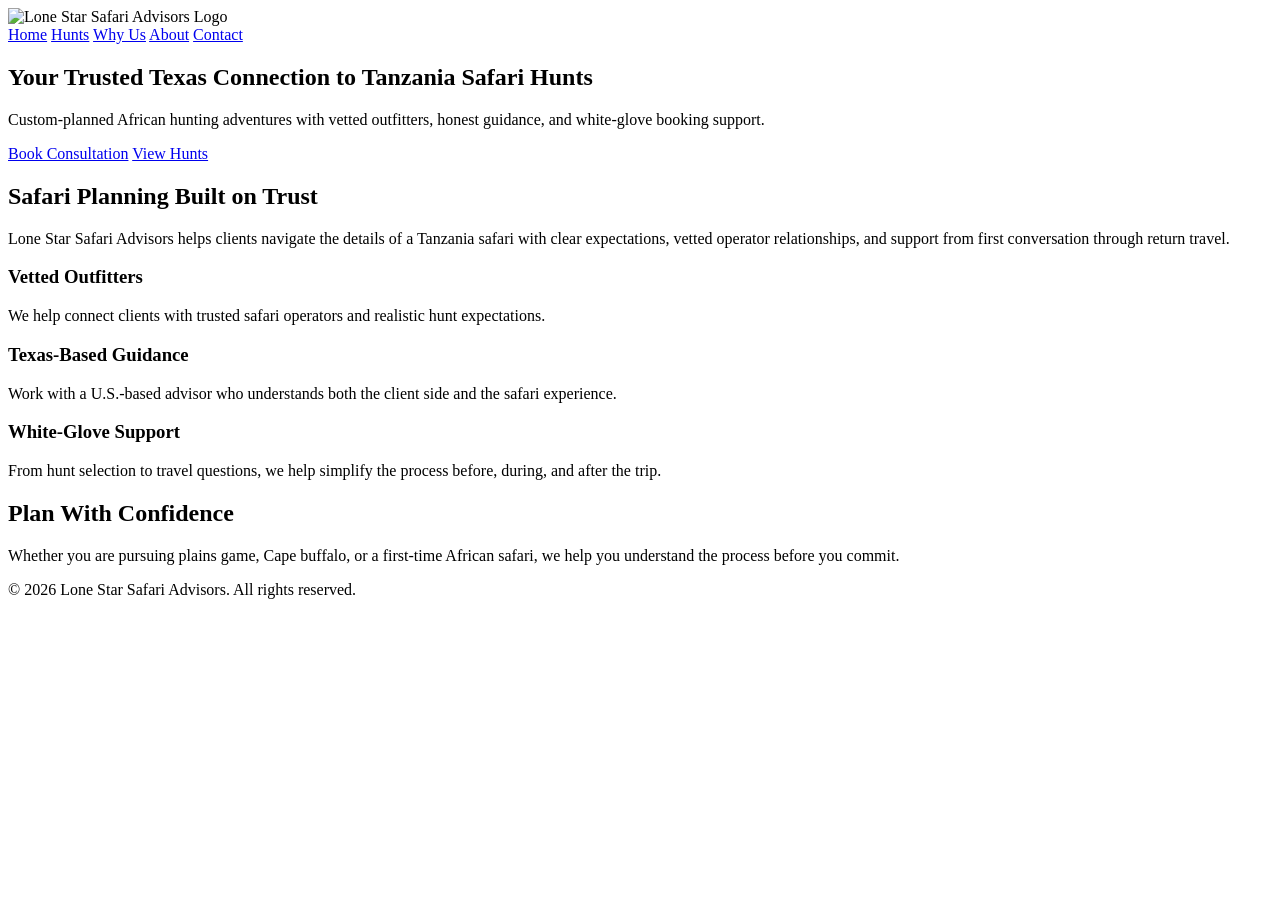
==== index.html @ a956d901 "Add files via upload" ====
<!DOCTYPE html>
<html>
<head>
  <title>Lone Star Safari Advisors</title>
  <link rel="stylesheet" href="css/style.css">
</head>

<body>

<nav>
  <img src="assets/logo.jpg" alt="Lone Star Safari Advisors Logo">
  <div>
    <a href="index.html">Home</a>
    <a href="hunts.html">Hunts</a>
    <a href="why.html">Why Us</a>
    <a href="about.html">About</a>
    <a href="contact.html">Contact</a>
  </div>
</nav>

<section class="hero">
  <div class="hero-content">
    <h1>Your Trusted Texas Connection to Tanzania Safari Hunts</h1>
    <p>
      Custom-planned African hunting adventures with vetted outfitters,
      honest guidance, and white-glove booking support.
    </p>
    <a href="contact.html" class="btn primary">Book Consultation</a>
    <a href="hunts.html" class="btn secondary">View Hunts</a>
  </div>
</section>

<section class="container intro">
  <h2>Safari Planning Built on Trust</h2>
  <p>
    Lone Star Safari Advisors helps clients navigate the details of a Tanzania safari
    with clear expectations, vetted operator relationships, and support from first
    conversation through return travel.
  </p>
</section>

<section class="container">
  <div class="cards">
    <div class="card">
      <h3>Vetted Outfitters</h3>
      <p>We help connect clients with trusted safari operators and realistic hunt expectations.</p>
    </div>

    <div class="card">
      <h3>Texas-Based Guidance</h3>
      <p>Work with a U.S.-based advisor who understands both the client side and the safari experience.</p>
    </div>

    <div class="card">
      <h3>White-Glove Support</h3>
      <p>From hunt selection to travel questions, we help simplify the process before, during, and after the trip.</p>
    </div>
  </div>
</section>

<section class="band">
  <h2>Plan With Confidence</h2>
  <p>
    Whether you are pursuing plains game, Cape buffalo, or a first-time African safari,
    we help you understand the process before you commit.
  </p>
</section>

<footer>
  © 2026 Lone Star Safari Advisors. All rights reserved.
</footer>

</body>
</html>
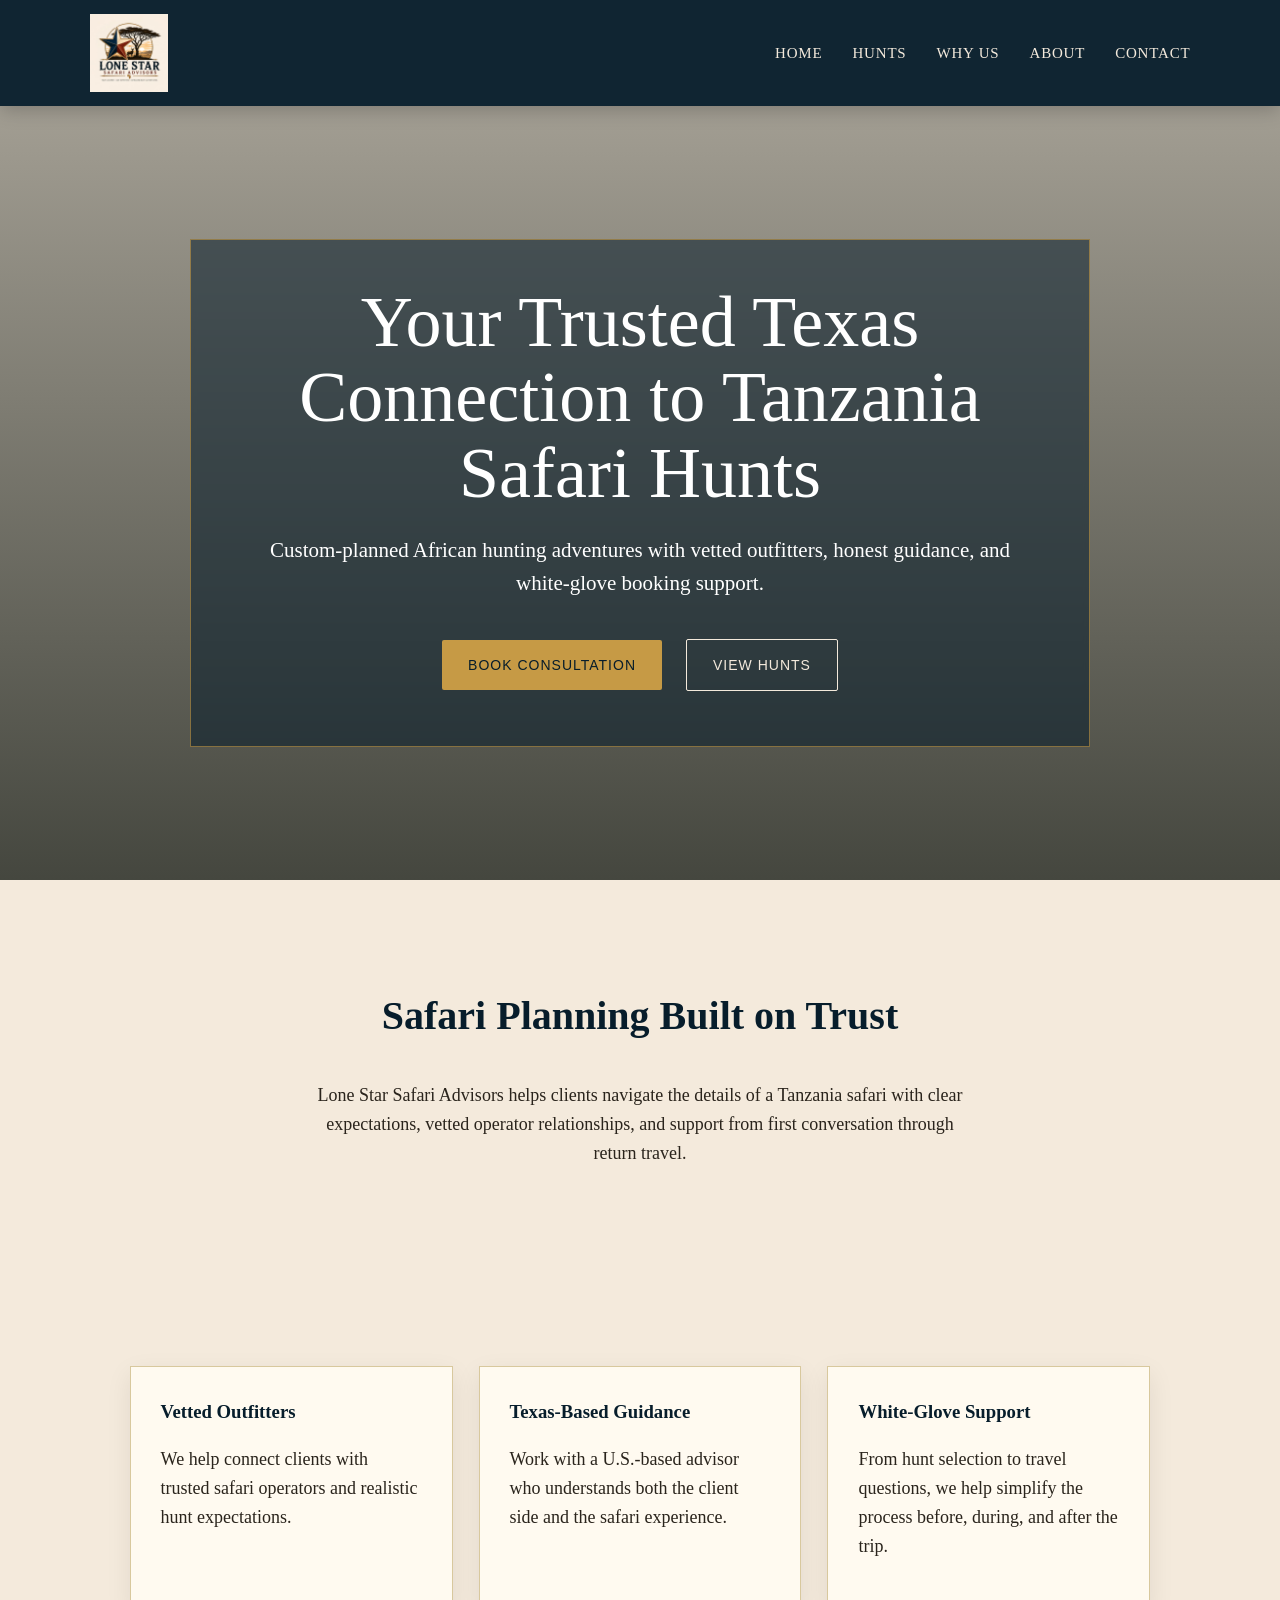
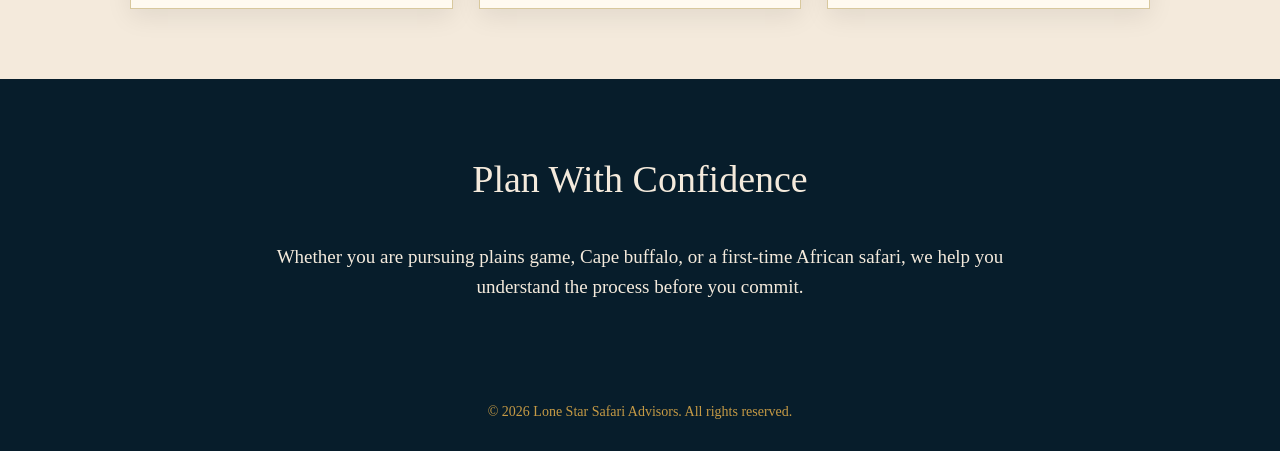
==== commit 5dcea175: "Update index.html" ====
--- a/index.html
+++ b/index.html
@@ -3,6 +3,7 @@
 <head>
   <title>Lone Star Safari Advisors</title>
   <link rel="stylesheet" href="css/style.css">
+  <link rel="icon" type="image/jpeg" href="assets/logo.jpg">
 </head>
 
 <body>
@@ -71,4 +72,4 @@
 </footer>
 
 </body>
-</html>+</html>
--- a/css/style.css
+++ b/css/style.css
@@ -0,0 +1,252 @@
+* {
+  box-sizing: border-box;
+}
+
+body {
+  margin: 0;
+  font-family: Georgia, "Times New Roman", serif;
+  background: #f4eadc;
+  color: #2a241c;
+  line-height: 1.6;
+}
+
+/* NAVBAR */
+nav {
+  display: flex;
+  justify-content: space-between;
+  align-items: center;
+  background: rgba(7, 29, 43, 0.96);
+  padding: 14px 7%;
+  position: sticky;
+  top: 0;
+  z-index: 100;
+  box-shadow: 0 4px 18px rgba(0,0,0,0.22);
+}
+
+nav img {
+  height: 78px;
+  width: auto;
+}
+
+nav a {
+  color: #f4eadc;
+  text-decoration: none;
+  margin-left: 26px;
+  font-size: 15px;
+  letter-spacing: 0.8px;
+  text-transform: uppercase;
+}
+
+nav a:hover {
+  color: #c69a45;
+}
+
+/* HERO */
+.hero {
+  background:
+    linear-gradient(rgba(10, 16, 10, 0.35), rgba(10, 16, 10, 0.75)),
+    url("../assets/hero.jpg") center/cover no-repeat;
+  min-height: 86vh;
+  display: flex;
+  align-items: center;
+  justify-content: center;
+  text-align: center;
+  color: #fff;
+  padding: 30px;
+}
+
+.hero-content {
+  max-width: 900px;
+  padding: 45px;
+  border: 1px solid rgba(198, 154, 69, 0.6);
+  background: rgba(7, 29, 43, 0.55);
+  backdrop-filter: blur(3px);
+}
+
+.hero h1 {
+  font-size: clamp(38px, 6vw, 72px);
+  line-height: 1.05;
+  margin: 0 0 22px;
+  font-weight: normal;
+}
+
+.hero p {
+  font-size: 21px;
+  max-width: 760px;
+  margin: 0 auto 28px;
+}
+
+/* BUTTONS */
+.btn {
+  padding: 14px 26px;
+  margin: 10px;
+  text-decoration: none;
+  display: inline-block;
+  border-radius: 2px;
+  font-family: Arial, sans-serif;
+  font-size: 14px;
+  letter-spacing: 1px;
+  text-transform: uppercase;
+  transition: 0.2s ease;
+}
+
+.primary {
+  background: #c69a45;
+  color: #071d2b;
+}
+
+.primary:hover {
+  background: #e0b764;
+}
+
+.secondary {
+  border: 1px solid #f4eadc;
+  color: #f4eadc;
+}
+
+.secondary:hover {
+  background: #f4eadc;
+  color: #071d2b;
+}
+
+/* CONTAINER */
+.container {
+  padding: 70px 7%;
+  max-width: 1200px;
+  margin: auto;
+}
+
+.container h1 {
+  font-size: 46px;
+  margin-bottom: 18px;
+  color: #071d2b;
+}
+
+.container h2 {
+  color: #1f2a1f;
+  margin-top: 34px;
+  font-size: 28px;
+}
+
+.container p,
+.container li {
+  font-size: 18px;
+}
+
+/* INTRO */
+.intro {
+  text-align: center;
+  max-width: 850px;
+}
+
+.intro h2 {
+  font-size: 40px;
+  color: #071d2b;
+}
+
+/* CARDS */
+.cards {
+  display: grid;
+  grid-template-columns: repeat(3, 1fr);
+  gap: 26px;
+  margin-top: 40px;
+}
+
+.card {
+  background: #fffaf0;
+  padding: 30px;
+  border: 1px solid #d8c89d;
+  box-shadow: 0 8px 24px rgba(0,0,0,0.08);
+}
+
+.card h2,
+.card h3 {
+  margin-top: 0;
+  color: #071d2b;
+}
+
+/* BAND SECTION */
+.band {
+  background: #071d2b;
+  color: #f4eadc;
+  padding: 70px 7%;
+  text-align: center;
+}
+
+.band h2 {
+  font-size: 38px;
+  font-weight: normal;
+  margin-top: 0;
+}
+
+.band p {
+  max-width: 780px;
+  margin: auto;
+  font-size: 19px;
+}
+
+/* CONTACT FORM */
+.contact-form {
+  max-width: 560px;
+  background: #fffaf0;
+  padding: 32px;
+  border: 1px solid #d8c89d;
+  box-shadow: 0 8px 24px rgba(0,0,0,0.08);
+}
+
+.contact-form input {
+  width: 100%;
+  padding: 14px;
+  margin-bottom: 16px;
+  border: 1px solid #b8aa8a;
+  border-radius: 2px;
+  font-size: 16px;
+  background: #fffdf7;
+}
+
+.contact-form button {
+  background: #071d2b;
+  color: #f4eadc;
+  padding: 14px 24px;
+  border: none;
+  border-radius: 2px;
+  font-size: 15px;
+  cursor: pointer;
+  text-transform: uppercase;
+  letter-spacing: 1px;
+}
+
+.contact-form button:hover {
+  background: #c69a45;
+  color: #071d2b;
+}
+
+/* FOOTER */
+footer {
+  background: #071d2b;
+  color: #c69a45;
+  text-align: center;
+  padding: 28px;
+  font-size: 14px;
+}
+
+/* MOBILE */
+@media (max-width: 850px) {
+  nav {
+    flex-direction: column;
+    gap: 14px;
+  }
+
+  nav a {
+    margin: 0 8px;
+    font-size: 13px;
+  }
+
+  .cards {
+    grid-template-columns: 1fr;
+  }
+
+  .hero-content {
+    padding: 28px;
+  }
+}
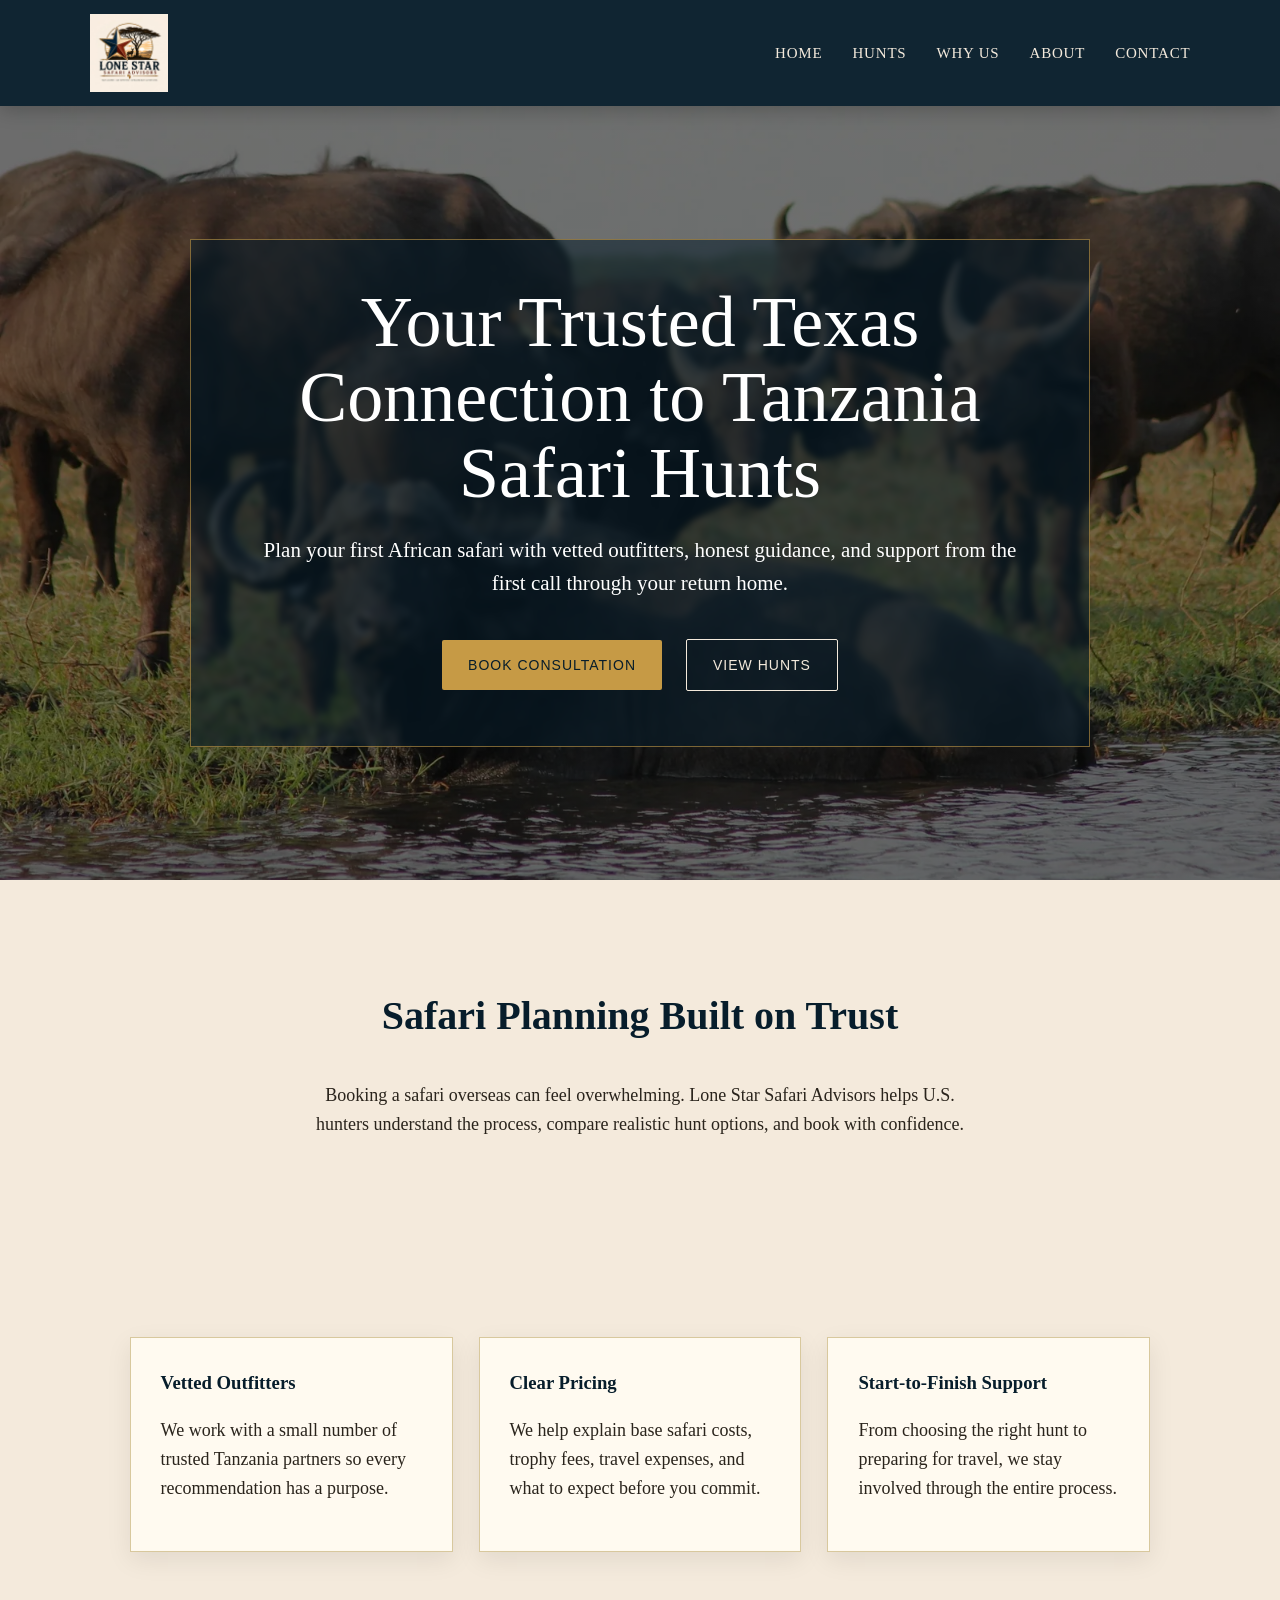
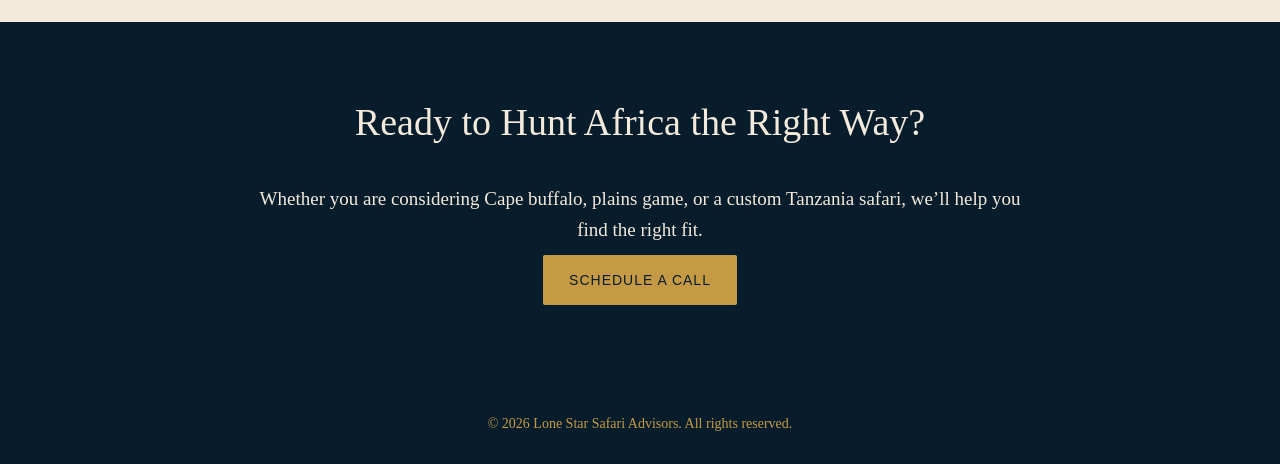
==== commit 3fb0d6f5: "index.html" ====
--- a/index.html
+++ b/index.html
@@ -19,12 +19,12 @@
   </div>
 </nav>
 
-<section class="hero">
+<section class="hero hero-image" style="background-image: linear-gradient(rgba(0,0,0,0.55), rgba(0,0,0,0.55)), url('assets/cape-buffalo-hero.webp');">
   <div class="hero-content">
     <h1>Your Trusted Texas Connection to Tanzania Safari Hunts</h1>
     <p>
-      Custom-planned African hunting adventures with vetted outfitters,
-      honest guidance, and white-glove booking support.
+      Plan your first African safari with vetted outfitters, honest guidance,
+      and support from the first call through your return home.
     </p>
     <a href="contact.html" class="btn primary">Book Consultation</a>
     <a href="hunts.html" class="btn secondary">View Hunts</a>
@@ -34,9 +34,8 @@
 <section class="container intro">
   <h2>Safari Planning Built on Trust</h2>
   <p>
-    Lone Star Safari Advisors helps clients navigate the details of a Tanzania safari
-    with clear expectations, vetted operator relationships, and support from first
-    conversation through return travel.
+    Booking a safari overseas can feel overwhelming. Lone Star Safari Advisors helps U.S. hunters understand the process,
+    compare realistic hunt options, and book with confidence.
   </p>
 </section>
 
@@ -44,27 +43,28 @@
   <div class="cards">
     <div class="card">
       <h3>Vetted Outfitters</h3>
-      <p>We help connect clients with trusted safari operators and realistic hunt expectations.</p>
+      <p>We work with a small number of trusted Tanzania partners so every recommendation has a purpose.</p>
     </div>
 
     <div class="card">
-      <h3>Texas-Based Guidance</h3>
-      <p>Work with a U.S.-based advisor who understands both the client side and the safari experience.</p>
+      <h3>Clear Pricing</h3>
+      <p>We help explain base safari costs, trophy fees, travel expenses, and what to expect before you commit.</p>
     </div>
 
     <div class="card">
-      <h3>White-Glove Support</h3>
-      <p>From hunt selection to travel questions, we help simplify the process before, during, and after the trip.</p>
+      <h3>Start-to-Finish Support</h3>
+      <p>From choosing the right hunt to preparing for travel, we stay involved through the entire process.</p>
     </div>
   </div>
 </section>
 
 <section class="band">
-  <h2>Plan With Confidence</h2>
+  <h2>Ready to Hunt Africa the Right Way?</h2>
   <p>
-    Whether you are pursuing plains game, Cape buffalo, or a first-time African safari,
-    we help you understand the process before you commit.
+    Whether you are considering Cape buffalo, plains game, or a custom Tanzania safari,
+    we’ll help you find the right fit.
   </p>
+  <a href="contact.html" class="btn primary">Schedule a Call</a>
 </section>
 
 <footer>
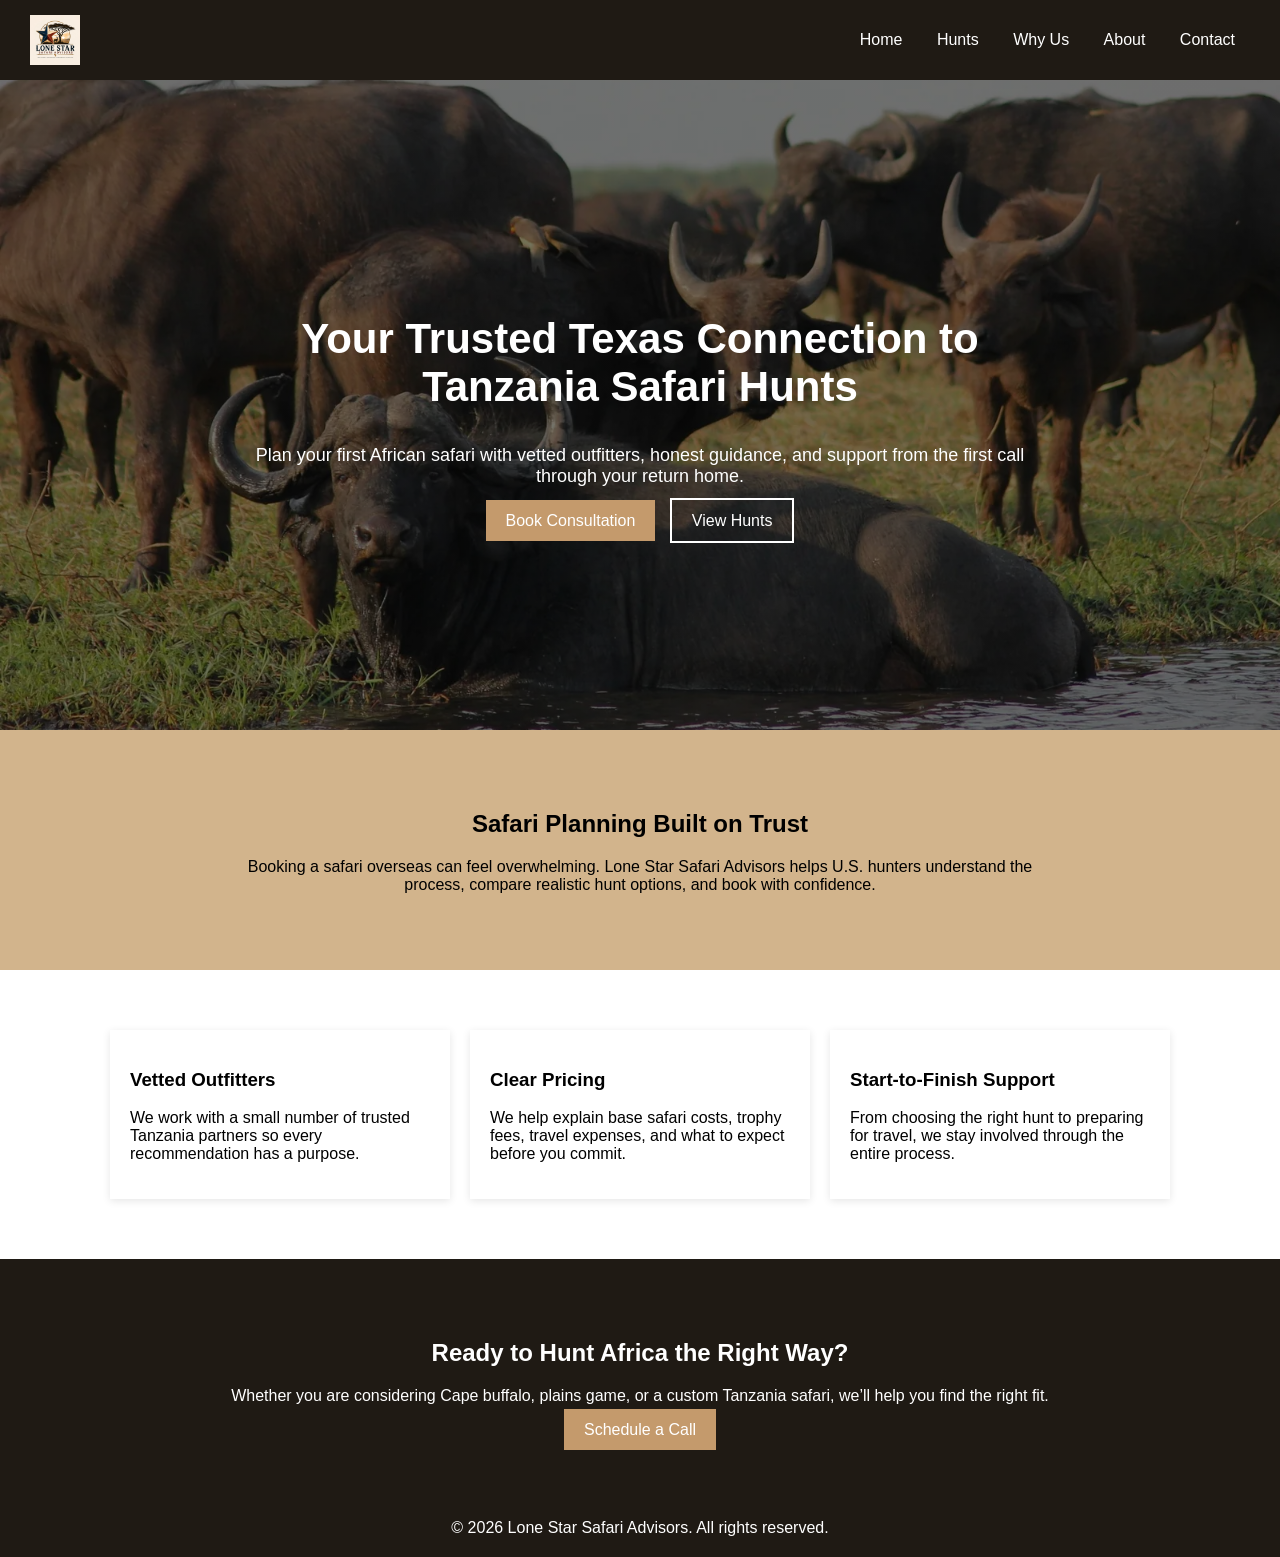
==== commit ff07bb01: "index.html" ====
--- a/index.html
+++ b/index.html
@@ -2,72 +2,89 @@
 <html>
 <head>
   <title>Lone Star Safari Advisors</title>
-  <link rel="stylesheet" href="css/style.css">
   <link rel="icon" type="image/jpeg" href="assets/logo.jpg">
 </head>
 
-<body>
+<body style="margin:0; font-family: Arial, sans-serif;">
 
-<nav>
-  <img src="assets/logo.jpg" alt="Lone Star Safari Advisors Logo">
+<!-- NAV -->
+<nav style="background-color:#1f1a14; padding:15px 30px; display:flex; align-items:center; justify-content:space-between;">
+  <img src="assets/logo.jpg" alt="Logo" style="height:50px;">
   <div>
-    <a href="index.html">Home</a>
-    <a href="hunts.html">Hunts</a>
-    <a href="why.html">Why Us</a>
-    <a href="about.html">About</a>
-    <a href="contact.html">Contact</a>
+    <a href="index.html" style="color:white; margin:0 15px; text-decoration:none;">Home</a>
+    <a href="hunts.html" style="color:white; margin:0 15px; text-decoration:none;">Hunts</a>
+    <a href="why.html" style="color:white; margin:0 15px; text-decoration:none;">Why Us</a>
+    <a href="about.html" style="color:white; margin:0 15px; text-decoration:none;">About</a>
+    <a href="contact.html" style="color:white; margin:0 15px; text-decoration:none;">Contact</a>
   </div>
 </nav>
 
-<section class="hero hero-image" style="background-image: linear-gradient(rgba(0,0,0,0.55), rgba(0,0,0,0.55)), url('assets/cape-buffalo-hero.webp');">
-  <div class="hero-content">
-    <h1>Your Trusted Texas Connection to Tanzania Safari Hunts</h1>
-    <p>
+<!-- HERO -->
+<section style="min-height:650px; display:flex; align-items:center; justify-content:center; text-align:center; color:white;
+background: linear-gradient(rgba(0,0,0,0.55), rgba(0,0,0,0.55)), url('assets/cape-buffalo-hero.webp');
+background-size:cover; background-position:center;">
+  
+  <div style="max-width:800px;">
+    <h1 style="font-size:42px;">Your Trusted Texas Connection to Tanzania Safari Hunts</h1>
+    <p style="font-size:18px; margin-top:15px;">
       Plan your first African safari with vetted outfitters, honest guidance,
       and support from the first call through your return home.
     </p>
-    <a href="contact.html" class="btn primary">Book Consultation</a>
-    <a href="hunts.html" class="btn secondary">View Hunts</a>
+
+    <div style="margin-top:25px;">
+      <a href="contact.html" style="background:#c49a6c; color:white; padding:12px 20px; text-decoration:none; margin-right:10px;">Book Consultation</a>
+      <a href="hunts.html" style="border:2px solid white; color:white; padding:12px 20px; text-decoration:none;">View Hunts</a>
+    </div>
+  </div>
+
+</section>
+
+<!-- INTRO (TAN SECTION) -->
+<section style="background-color:#d2b48c; padding:60px 20px; text-align:center;">
+  <div style="max-width:800px; margin:auto;">
+    <h2>Safari Planning Built on Trust</h2>
+    <p>
+      Booking a safari overseas can feel overwhelming. Lone Star Safari Advisors helps U.S. hunters understand the process,
+      compare realistic hunt options, and book with confidence.
+    </p>
   </div>
 </section>
 
-<section class="container intro">
-  <h2>Safari Planning Built on Trust</h2>
-  <p>
-    Booking a safari overseas can feel overwhelming. Lone Star Safari Advisors helps U.S. hunters understand the process,
-    compare realistic hunt options, and book with confidence.
-  </p>
-</section>
+<!-- CARDS -->
+<section style="padding:60px 20px;">
+  <div style="display:flex; flex-wrap:wrap; justify-content:center; gap:20px; max-width:1100px; margin:auto;">
 
-<section class="container">
-  <div class="cards">
-    <div class="card">
+    <div style="background:white; padding:20px; width:300px; box-shadow:0 2px 8px rgba(0,0,0,0.1);">
       <h3>Vetted Outfitters</h3>
       <p>We work with a small number of trusted Tanzania partners so every recommendation has a purpose.</p>
     </div>
 
-    <div class="card">
+    <div style="background:white; padding:20px; width:300px; box-shadow:0 2px 8px rgba(0,0,0,0.1);">
       <h3>Clear Pricing</h3>
       <p>We help explain base safari costs, trophy fees, travel expenses, and what to expect before you commit.</p>
     </div>
 
-    <div class="card">
+    <div style="background:white; padding:20px; width:300px; box-shadow:0 2px 8px rgba(0,0,0,0.1);">
       <h3>Start-to-Finish Support</h3>
       <p>From choosing the right hunt to preparing for travel, we stay involved through the entire process.</p>
     </div>
+
   </div>
 </section>
 
-<section class="band">
+<!-- CTA BAND -->
+<section style="background-color:#1f1a14; color:white; text-align:center; padding:60px 20px;">
   <h2>Ready to Hunt Africa the Right Way?</h2>
   <p>
     Whether you are considering Cape buffalo, plains game, or a custom Tanzania safari,
     we’ll help you find the right fit.
   </p>
-  <a href="contact.html" class="btn primary">Schedule a Call</a>
+
+  <a href="contact.html" style="background:#c49a6c; color:white; padding:12px 20px; text-decoration:none;">Schedule a Call</a>
 </section>
 
-<footer>
+<!-- FOOTER -->
+<footer style="background-color:#1f1a14; color:white; text-align:center; padding:20px;">
   © 2026 Lone Star Safari Advisors. All rights reserved.
 </footer>
 
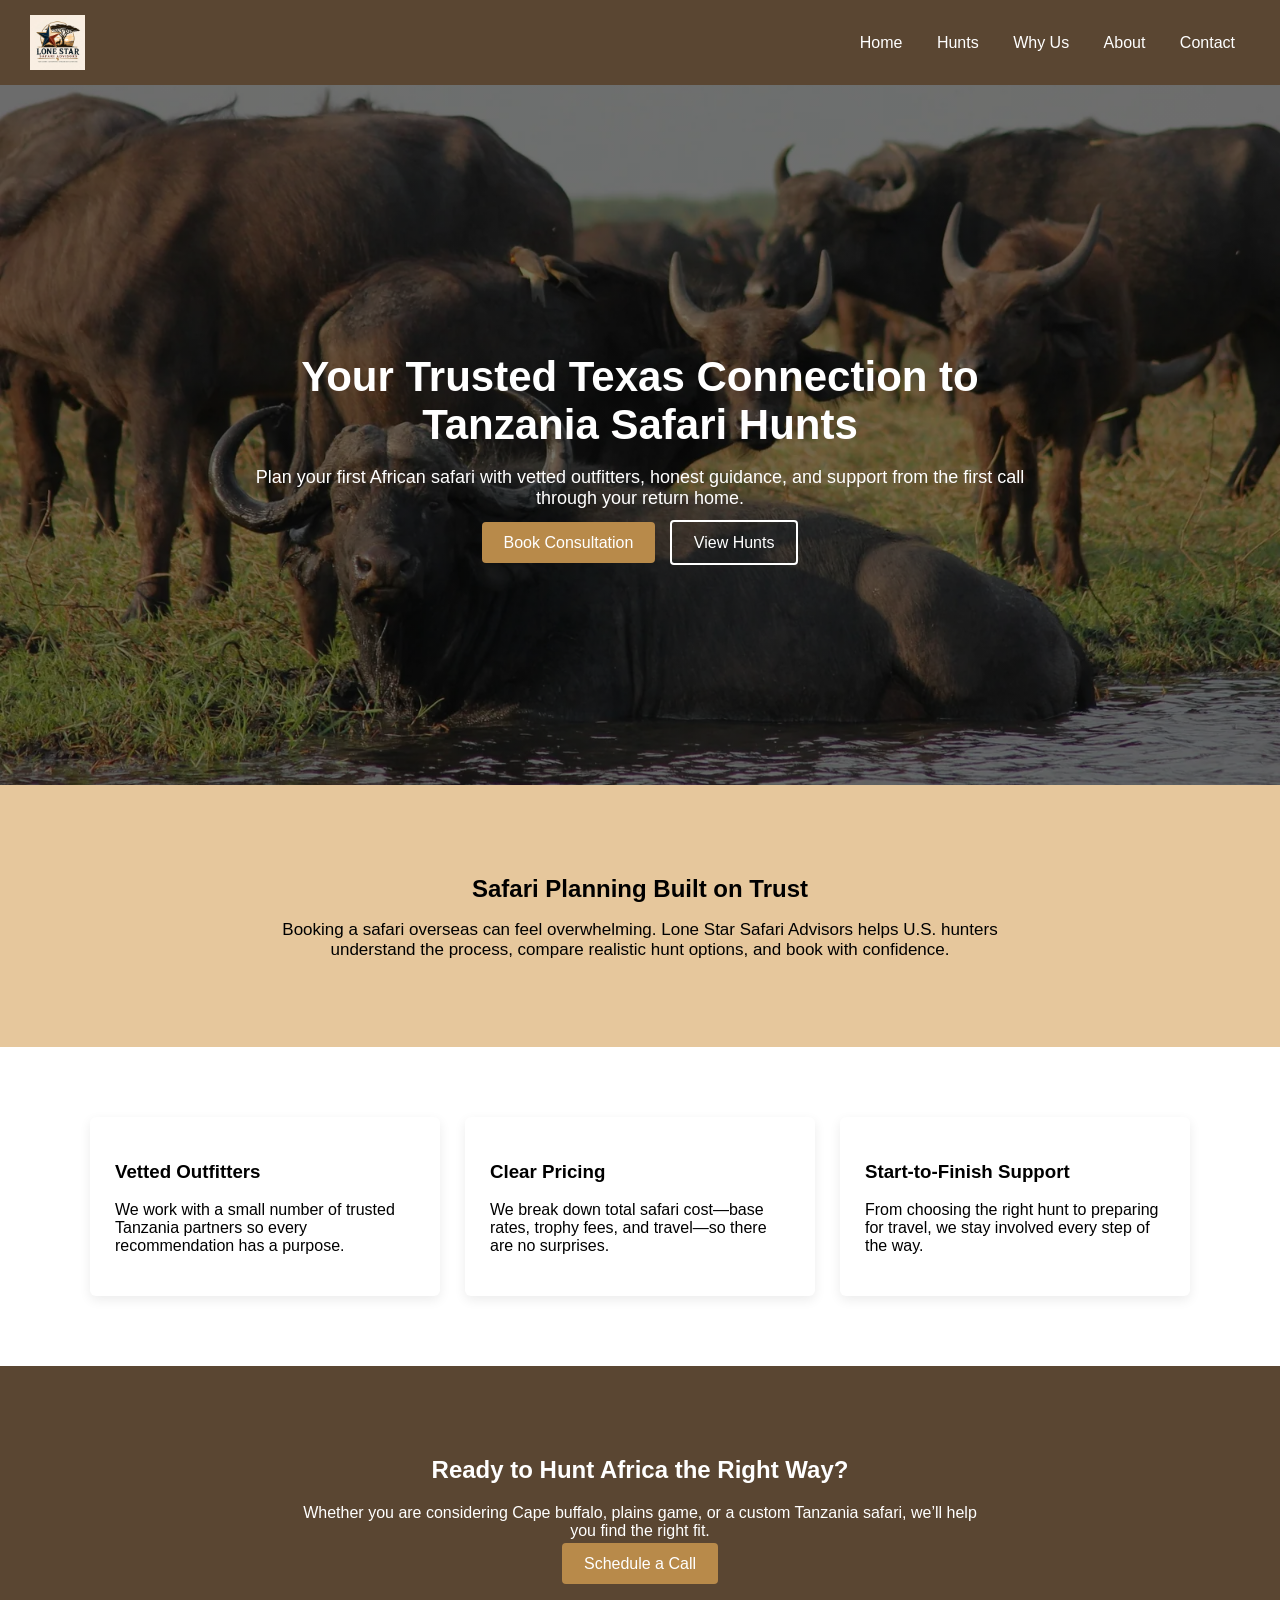
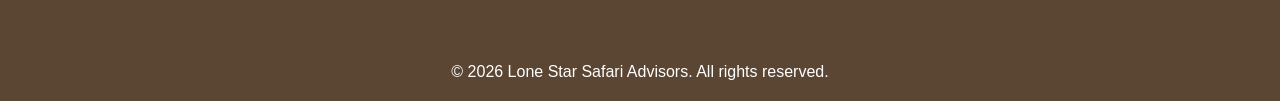
==== commit 54dfbe9a: "index.html" ====
--- a/index.html
+++ b/index.html
@@ -8,8 +8,8 @@
 <body style="margin:0; font-family: Arial, sans-serif;">
 
 <!-- NAV -->
-<nav style="background-color:#1f1a14; padding:15px 30px; display:flex; align-items:center; justify-content:space-between;">
-  <img src="assets/logo.jpg" alt="Logo" style="height:50px;">
+<nav style="background-color:#5A4632; padding:15px 30px; display:flex; align-items:center; justify-content:space-between;">
+  <img src="assets/logo.jpg" alt="Logo" style="height:55px;">
   <div>
     <a href="index.html" style="color:white; margin:0 15px; text-decoration:none;">Home</a>
     <a href="hunts.html" style="color:white; margin:0 15px; text-decoration:none;">Hunts</a>
@@ -20,30 +20,57 @@
 </nav>
 
 <!-- HERO -->
-<section style="min-height:650px; display:flex; align-items:center; justify-content:center; text-align:center; color:white;
-background: linear-gradient(rgba(0,0,0,0.55), rgba(0,0,0,0.55)), url('assets/cape-buffalo-hero.webp');
-background-size:cover; background-position:center;">
-  
+<section style="
+min-height:700px;
+display:flex;
+align-items:center;
+justify-content:center;
+text-align:center;
+color:white;
+background:
+linear-gradient(rgba(0,0,0,0.55), rgba(0,0,0,0.55)),
+url('assets/cape-buffalo-hero.webp');
+background-size:cover;
+background-position:center;
+">
+
   <div style="max-width:800px;">
-    <h1 style="font-size:42px;">Your Trusted Texas Connection to Tanzania Safari Hunts</h1>
-    <p style="font-size:18px; margin-top:15px;">
+    <h1 style="font-size:42px; margin-bottom:15px;">
+      Your Trusted Texas Connection to Tanzania Safari Hunts
+    </h1>
+
+    <p style="font-size:18px;">
       Plan your first African safari with vetted outfitters, honest guidance,
       and support from the first call through your return home.
     </p>
 
     <div style="margin-top:25px;">
-      <a href="contact.html" style="background:#c49a6c; color:white; padding:12px 20px; text-decoration:none; margin-right:10px;">Book Consultation</a>
-      <a href="hunts.html" style="border:2px solid white; color:white; padding:12px 20px; text-decoration:none;">View Hunts</a>
+      <a href="contact.html" style="
+        background:#B88A4A;
+        color:white;
+        padding:12px 22px;
+        text-decoration:none;
+        margin-right:10px;
+        border-radius:4px;
+      ">Book Consultation</a>
+
+      <a href="hunts.html" style="
+        border:2px solid white;
+        color:white;
+        padding:12px 22px;
+        text-decoration:none;
+        border-radius:4px;
+      ">View Hunts</a>
     </div>
   </div>
 
 </section>
 
-<!-- INTRO (TAN SECTION) -->
-<section style="background-color:#d2b48c; padding:60px 20px; text-align:center;">
+<!-- TAN SECTION -->
+<section style="background-color:#E6C79C; padding:70px 20px; text-align:center;">
   <div style="max-width:800px; margin:auto;">
-    <h2>Safari Planning Built on Trust</h2>
-    <p>
+    <h2 style="margin-bottom:15px;">Safari Planning Built on Trust</h2>
+    <p style="font-size:17px;">
       Booking a safari overseas can feel overwhelming. Lone Star Safari Advisors helps U.S. hunters understand the process,
       compare realistic hunt options, and book with confidence.
     </p>
@@ -51,40 +78,72 @@
 </section>
 
 <!-- CARDS -->
-<section style="padding:60px 20px;">
-  <div style="display:flex; flex-wrap:wrap; justify-content:center; gap:20px; max-width:1100px; margin:auto;">
+<section style="padding:70px 20px;">
+  <div style="
+    display:flex;
+    flex-wrap:wrap;
+    justify-content:center;
+    gap:25px;
+    max-width:1100px;
+    margin:auto;
+  ">
 
-    <div style="background:white; padding:20px; width:300px; box-shadow:0 2px 8px rgba(0,0,0,0.1);">
+    <div style="
+      background:white;
+      padding:25px;
+      width:300px;
+      box-shadow:0 4px 12px rgba(0,0,0,0.08);
+      border-radius:6px;
+    ">
       <h3>Vetted Outfitters</h3>
       <p>We work with a small number of trusted Tanzania partners so every recommendation has a purpose.</p>
     </div>
 
-    <div style="background:white; padding:20px; width:300px; box-shadow:0 2px 8px rgba(0,0,0,0.1);">
+    <div style="
+      background:white;
+      padding:25px;
+      width:300px;
+      box-shadow:0 4px 12px rgba(0,0,0,0.08);
+      border-radius:6px;
+    ">
       <h3>Clear Pricing</h3>
-      <p>We help explain base safari costs, trophy fees, travel expenses, and what to expect before you commit.</p>
+      <p>We break down total safari cost—base rates, trophy fees, and travel—so there are no surprises.</p>
     </div>
 
-    <div style="background:white; padding:20px; width:300px; box-shadow:0 2px 8px rgba(0,0,0,0.1);">
+    <div style="
+      background:white;
+      padding:25px;
+      width:300px;
+      box-shadow:0 4px 12px rgba(0,0,0,0.08);
+      border-radius:6px;
+    ">
       <h3>Start-to-Finish Support</h3>
-      <p>From choosing the right hunt to preparing for travel, we stay involved through the entire process.</p>
+      <p>From choosing the right hunt to preparing for travel, we stay involved every step of the way.</p>
     </div>
 
   </div>
 </section>
 
 <!-- CTA BAND -->
-<section style="background-color:#1f1a14; color:white; text-align:center; padding:60px 20px;">
+<section style="background-color:#5A4632; color:white; text-align:center; padding:70px 20px;">
   <h2>Ready to Hunt Africa the Right Way?</h2>
-  <p>
+
+  <p style="max-width:700px; margin:15px auto;">
     Whether you are considering Cape buffalo, plains game, or a custom Tanzania safari,
     we’ll help you find the right fit.
   </p>
 
-  <a href="contact.html" style="background:#c49a6c; color:white; padding:12px 20px; text-decoration:none;">Schedule a Call</a>
+  <a href="contact.html" style="
+    background:#B88A4A;
+    color:white;
+    padding:12px 22px;
+    text-decoration:none;
+    border-radius:4px;
+  ">Schedule a Call</a>
 </section>
 
 <!-- FOOTER -->
-<footer style="background-color:#1f1a14; color:white; text-align:center; padding:20px;">
+<footer style="background-color:#5A4632; color:white; text-align:center; padding:20px;">
   © 2026 Lone Star Safari Advisors. All rights reserved.
 </footer>
 
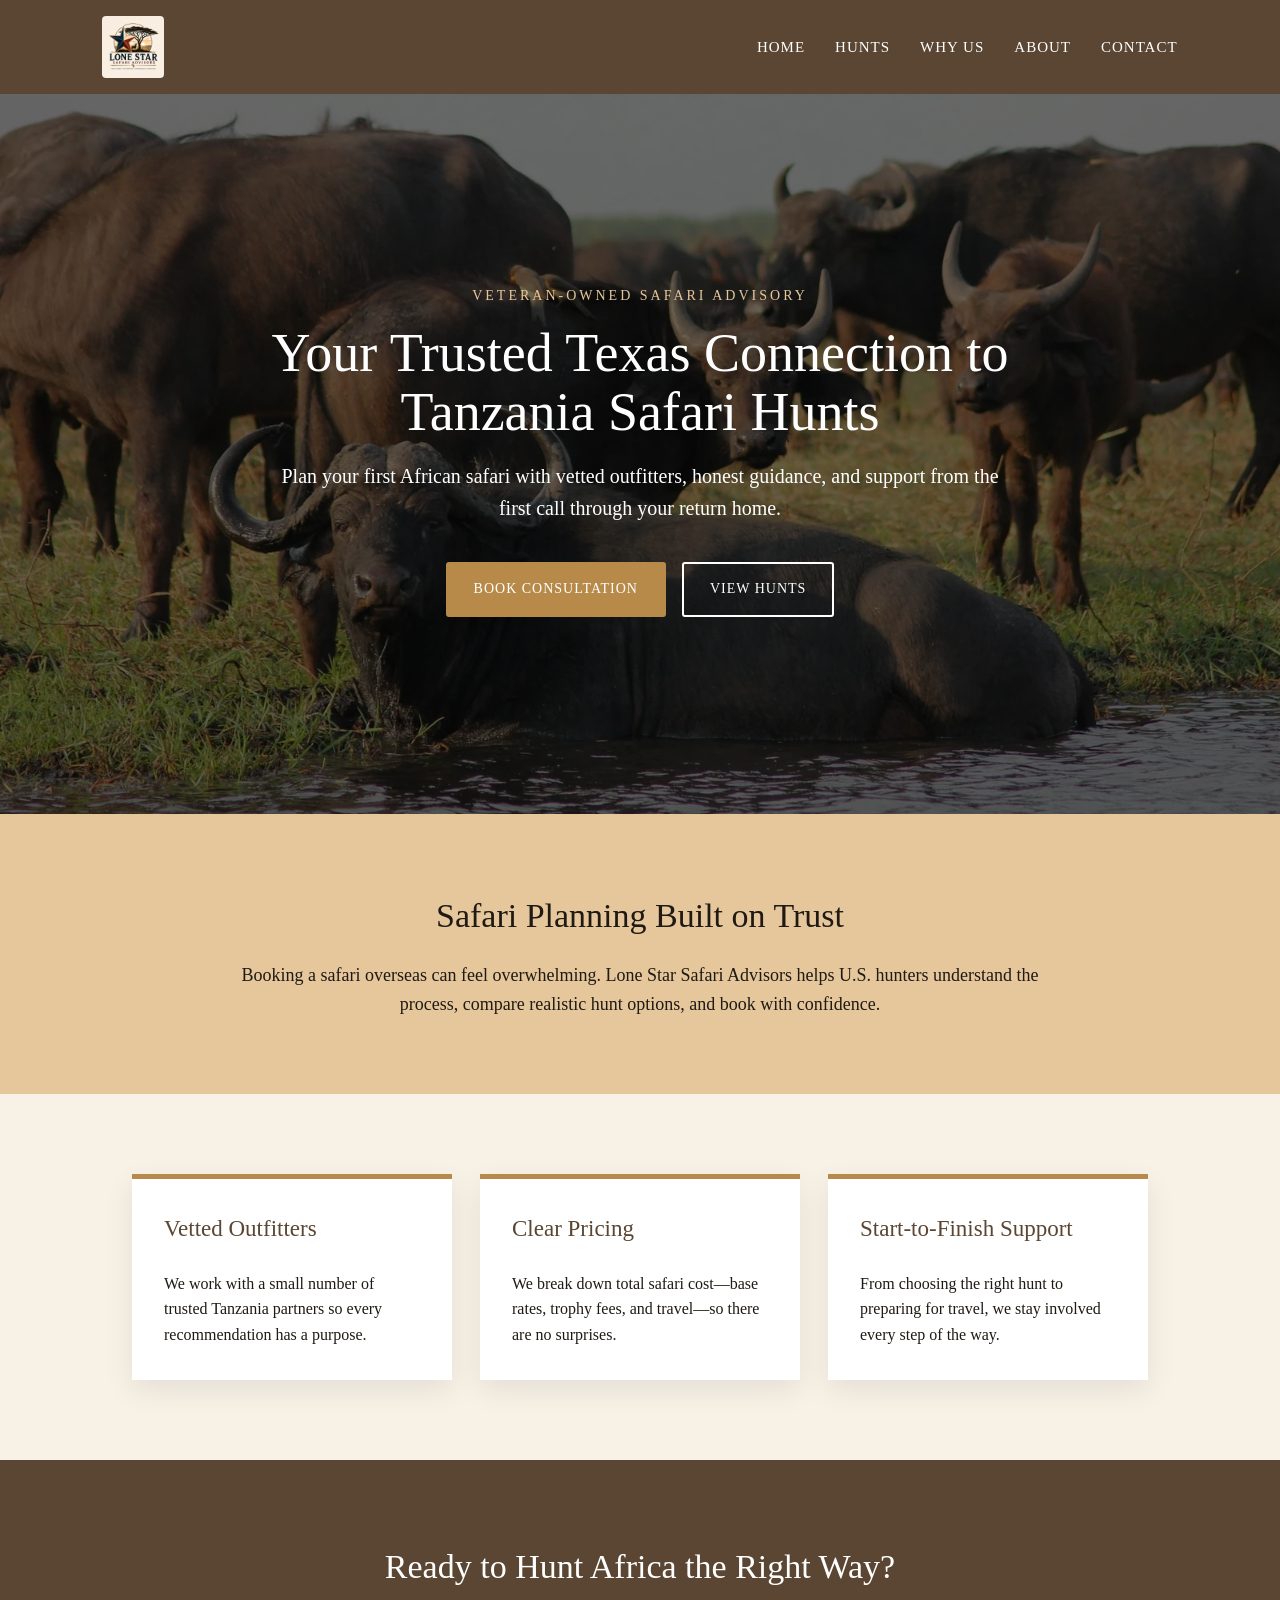
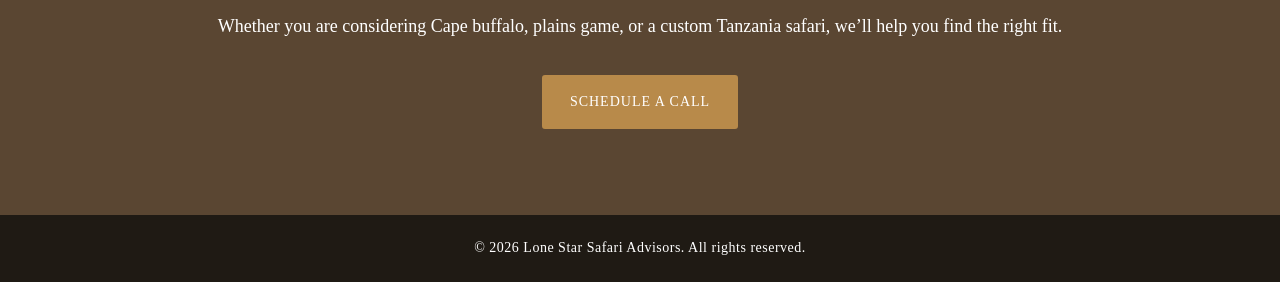
==== commit 5d1b563d: "index.html" ====
--- a/index.html
+++ b/index.html
@@ -1,149 +1,293 @@
 <!DOCTYPE html>
-<html>
+<html lang="en">
 <head>
+  <meta charset="UTF-8">
+  <meta name="viewport" content="width=device-width, initial-scale=1.0">
   <title>Lone Star Safari Advisors</title>
   <link rel="icon" type="image/jpeg" href="assets/logo.jpg">
+
+  <style>
+    :root {
+      --brown: #5A4632;
+      --gold: #B88A4A;
+      --tan: #E6C79C;
+      --cream: #F7F1E6;
+      --dark: #1F1A14;
+      --white: #ffffff;
+    }
+
+    * {
+      box-sizing: border-box;
+    }
+
+    body {
+      margin: 0;
+      font-family: Georgia, "Times New Roman", serif;
+      background: var(--cream);
+      color: var(--dark);
+      line-height: 1.6;
+    }
+
+    nav {
+      background: var(--brown);
+      padding: 16px 8%;
+      display: flex;
+      align-items: center;
+      justify-content: space-between;
+      box-shadow: 0 4px 18px rgba(0,0,0,0.18);
+    }
+
+    nav img {
+      height: 62px;
+      border-radius: 4px;
+    }
+
+    nav a {
+      color: var(--white);
+      text-decoration: none;
+      margin-left: 26px;
+      font-size: 15px;
+      letter-spacing: 1px;
+      text-transform: uppercase;
+    }
+
+    nav a:hover {
+      color: var(--tan);
+    }
+
+    .hero {
+      min-height: 720px;
+      display: flex;
+      align-items: center;
+      justify-content: center;
+      text-align: center;
+      color: var(--white);
+      padding: 40px 20px;
+      background:
+        linear-gradient(rgba(0,0,0,0.58), rgba(0,0,0,0.62)),
+        url('assets/cape-buffalo-hero.webp');
+      background-size: cover;
+      background-position: center;
+    }
+
+    .hero-content {
+      max-width: 880px;
+    }
+
+    .eyebrow {
+      color: var(--tan);
+      text-transform: uppercase;
+      letter-spacing: 3px;
+      font-size: 14px;
+      margin-bottom: 16px;
+    }
+
+    h1 {
+      font-size: 54px;
+      line-height: 1.1;
+      margin: 0 0 18px;
+      font-weight: normal;
+    }
+
+    .hero p {
+      font-size: 20px;
+      max-width: 720px;
+      margin: 0 auto 32px;
+    }
+
+    .btn {
+      display: inline-block;
+      padding: 14px 26px;
+      text-decoration: none;
+      border-radius: 3px;
+      font-size: 14px;
+      letter-spacing: 1px;
+      text-transform: uppercase;
+      margin: 6px;
+    }
+
+    .btn-primary {
+      background: var(--gold);
+      color: var(--white);
+      border: 2px solid var(--gold);
+    }
+
+    .btn-secondary {
+      color: var(--white);
+      border: 2px solid var(--white);
+    }
+
+    .btn:hover {
+      opacity: 0.88;
+    }
+
+    .intro {
+      background: var(--tan);
+      padding: 75px 20px;
+      text-align: center;
+    }
+
+    .intro div,
+    .cta div {
+      max-width: 850px;
+      margin: auto;
+    }
+
+    h2 {
+      font-size: 34px;
+      font-weight: normal;
+      margin: 0 0 18px;
+    }
+
+    .intro p,
+    .cta p {
+      font-size: 18px;
+      margin: 0;
+    }
+
+    .cards-section {
+      padding: 80px 20px;
+      background: var(--cream);
+    }
+
+    .cards {
+      display: flex;
+      flex-wrap: wrap;
+      justify-content: center;
+      gap: 28px;
+      max-width: 1150px;
+      margin: auto;
+    }
+
+    .card {
+      background: var(--white);
+      width: 320px;
+      padding: 32px;
+      border-top: 5px solid var(--gold);
+      box-shadow: 0 10px 28px rgba(0,0,0,0.08);
+    }
+
+    .card h3 {
+      margin-top: 0;
+      font-size: 23px;
+      font-weight: normal;
+      color: var(--brown);
+    }
+
+    .card p {
+      margin-bottom: 0;
+      font-size: 16px;
+    }
+
+    .cta {
+      background: var(--brown);
+      color: var(--white);
+      text-align: center;
+      padding: 80px 20px;
+    }
+
+    .cta p {
+      margin-bottom: 28px;
+    }
+
+    footer {
+      background: var(--dark);
+      color: var(--white);
+      text-align: center;
+      padding: 22px;
+      font-size: 14px;
+      letter-spacing: 0.5px;
+    }
+
+    @media (max-width: 768px) {
+      nav {
+        flex-direction: column;
+        gap: 15px;
+      }
+
+      nav a {
+        margin: 0 8px;
+        font-size: 13px;
+      }
+
+      h1 {
+        font-size: 38px;
+      }
+
+      .hero {
+        min-height: 620px;
+      }
+    }
+  </style>
 </head>
 
-<body style="margin:0; font-family: Arial, sans-serif;">
-
-<!-- NAV -->
-<nav style="background-color:#5A4632; padding:15px 30px; display:flex; align-items:center; justify-content:space-between;">
-  <img src="assets/logo.jpg" alt="Logo" style="height:55px;">
+<body>
+
+<nav>
+  <img src="assets/logo.jpg" alt="Lone Star Safari Advisors Logo">
   <div>
-    <a href="index.html" style="color:white; margin:0 15px; text-decoration:none;">Home</a>
-    <a href="hunts.html" style="color:white; margin:0 15px; text-decoration:none;">Hunts</a>
-    <a href="why.html" style="color:white; margin:0 15px; text-decoration:none;">Why Us</a>
-    <a href="about.html" style="color:white; margin:0 15px; text-decoration:none;">About</a>
-    <a href="contact.html" style="color:white; margin:0 15px; text-decoration:none;">Contact</a>
+    <a href="index.html">Home</a>
+    <a href="hunts.html">Hunts</a>
+    <a href="why.html">Why Us</a>
+    <a href="about.html">About</a>
+    <a href="contact.html">Contact</a>
   </div>
 </nav>
 
-<!-- HERO -->
-<section style="
-min-height:700px;
-display:flex;
-align-items:center;
-justify-content:center;
-text-align:center;
-color:white;
-background:
-linear-gradient(rgba(0,0,0,0.55), rgba(0,0,0,0.55)),
-url('assets/cape-buffalo-hero.webp');
-background-size:cover;
-background-position:center;
-">
-
-  <div style="max-width:800px;">
-    <h1 style="font-size:42px; margin-bottom:15px;">
-      Your Trusted Texas Connection to Tanzania Safari Hunts
-    </h1>
-
-    <p style="font-size:18px;">
+<section class="hero">
+  <div class="hero-content">
+    <div class="eyebrow">Veteran-Owned Safari Advisory</div>
+    <h1>Your Trusted Texas Connection to Tanzania Safari Hunts</h1>
+    <p>
       Plan your first African safari with vetted outfitters, honest guidance,
       and support from the first call through your return home.
     </p>
-
-    <div style="margin-top:25px;">
-      <a href="contact.html" style="
-        background:#B88A4A;
-        color:white;
-        padding:12px 22px;
-        text-decoration:none;
-        margin-right:10px;
-        border-radius:4px;
-      ">Book Consultation</a>
-
-      <a href="hunts.html" style="
-        border:2px solid white;
-        color:white;
-        padding:12px 22px;
-        text-decoration:none;
-        border-radius:4px;
-      ">View Hunts</a>
-    </div>
-  </div>
-
-</section>
-
-<!-- TAN SECTION -->
-<section style="background-color:#E6C79C; padding:70px 20px; text-align:center;">
-  <div style="max-width:800px; margin:auto;">
-    <h2 style="margin-bottom:15px;">Safari Planning Built on Trust</h2>
-    <p style="font-size:17px;">
+    <a href="contact.html" class="btn btn-primary">Book Consultation</a>
+    <a href="hunts.html" class="btn btn-secondary">View Hunts</a>
+  </div>
+</section>
+
+<section class="intro">
+  <div>
+    <h2>Safari Planning Built on Trust</h2>
+    <p>
       Booking a safari overseas can feel overwhelming. Lone Star Safari Advisors helps U.S. hunters understand the process,
       compare realistic hunt options, and book with confidence.
     </p>
   </div>
 </section>
 
-<!-- CARDS -->
-<section style="padding:70px 20px;">
-  <div style="
-    display:flex;
-    flex-wrap:wrap;
-    justify-content:center;
-    gap:25px;
-    max-width:1100px;
-    margin:auto;
-  ">
-
-    <div style="
-      background:white;
-      padding:25px;
-      width:300px;
-      box-shadow:0 4px 12px rgba(0,0,0,0.08);
-      border-radius:6px;
-    ">
+<section class="cards-section">
+  <div class="cards">
+    <div class="card">
       <h3>Vetted Outfitters</h3>
       <p>We work with a small number of trusted Tanzania partners so every recommendation has a purpose.</p>
     </div>
 
-    <div style="
-      background:white;
-      padding:25px;
-      width:300px;
-      box-shadow:0 4px 12px rgba(0,0,0,0.08);
-      border-radius:6px;
-    ">
+    <div class="card">
       <h3>Clear Pricing</h3>
       <p>We break down total safari cost—base rates, trophy fees, and travel—so there are no surprises.</p>
     </div>
 
-    <div style="
-      background:white;
-      padding:25px;
-      width:300px;
-      box-shadow:0 4px 12px rgba(0,0,0,0.08);
-      border-radius:6px;
-    ">
+    <div class="card">
       <h3>Start-to-Finish Support</h3>
       <p>From choosing the right hunt to preparing for travel, we stay involved every step of the way.</p>
     </div>
-
-  </div>
-</section>
-
-<!-- CTA BAND -->
-<section style="background-color:#5A4632; color:white; text-align:center; padding:70px 20px;">
-  <h2>Ready to Hunt Africa the Right Way?</h2>
-
-  <p style="max-width:700px; margin:15px auto;">
-    Whether you are considering Cape buffalo, plains game, or a custom Tanzania safari,
-    we’ll help you find the right fit.
-  </p>
-
-  <a href="contact.html" style="
-    background:#B88A4A;
-    color:white;
-    padding:12px 22px;
-    text-decoration:none;
-    border-radius:4px;
-  ">Schedule a Call</a>
-</section>
-
-<!-- FOOTER -->
-<footer style="background-color:#5A4632; color:white; text-align:center; padding:20px;">
+  </div>
+</section>
+
+<section class="cta">
+  <div>
+    <h2>Ready to Hunt Africa the Right Way?</h2>
+    <p>
+      Whether you are considering Cape buffalo, plains game, or a custom Tanzania safari,
+      we’ll help you find the right fit.
+    </p>
+    <a href="contact.html" class="btn btn-primary">Schedule a Call</a>
+  </div>
+</section>
+
+<footer>
   © 2026 Lone Star Safari Advisors. All rights reserved.
 </footer>
 
